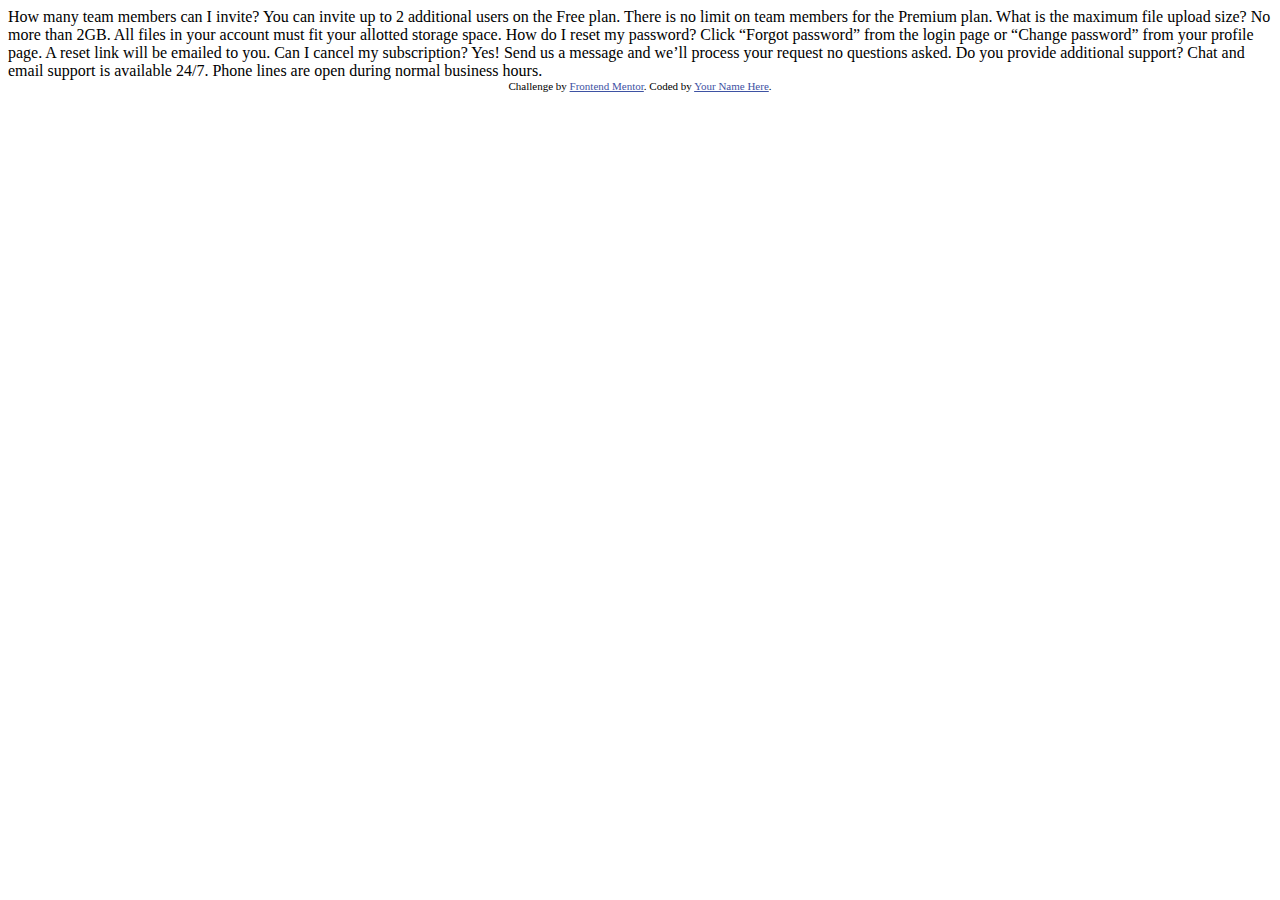
==== faq-accordion-card-main/index.html @ a542a1ea "first commit" ====
<!DOCTYPE html>
<html lang="en">
<head>
  <meta charset="UTF-8">
  <meta name="viewport" content="width=device-width, initial-scale=1.0"> <!-- displays site properly based on user's device -->

  <link rel="icon" type="image/png" sizes="32x32" href="./images/favicon-32x32.png">
  
  <title>Frontend Mentor | FAQ Accordion Card</title>

  <!-- Feel free to remove these styles or customise in your own stylesheet 👍 -->
  <style>
    .attribution { font-size: 11px; text-align: center; }
    .attribution a { color: hsl(228, 45%, 44%); }
  </style>
</head>
<body>
  How many team members can I invite?
  You can invite up to 2 additional users on the Free plan. There is no limit on 
  team members for the Premium plan.

  What is the maximum file upload size?
  No more than 2GB. All files in your account must fit your allotted storage space.

  How do I reset my password?
  Click “Forgot password” from the login page or “Change password” from your profile page.
  A reset link will be emailed to you.

  Can I cancel my subscription?
  Yes! Send us a message and we’ll process your request no questions asked.

  Do you provide additional support?
  Chat and email support is available 24/7. Phone lines are open during normal business hours.

  <div class="attribution">
    Challenge by <a href="https://www.frontendmentor.io?ref=challenge" target="_blank">Frontend Mentor</a>. 
    Coded by <a href="#">Your Name Here</a>.
  </div>
</body>
</html>
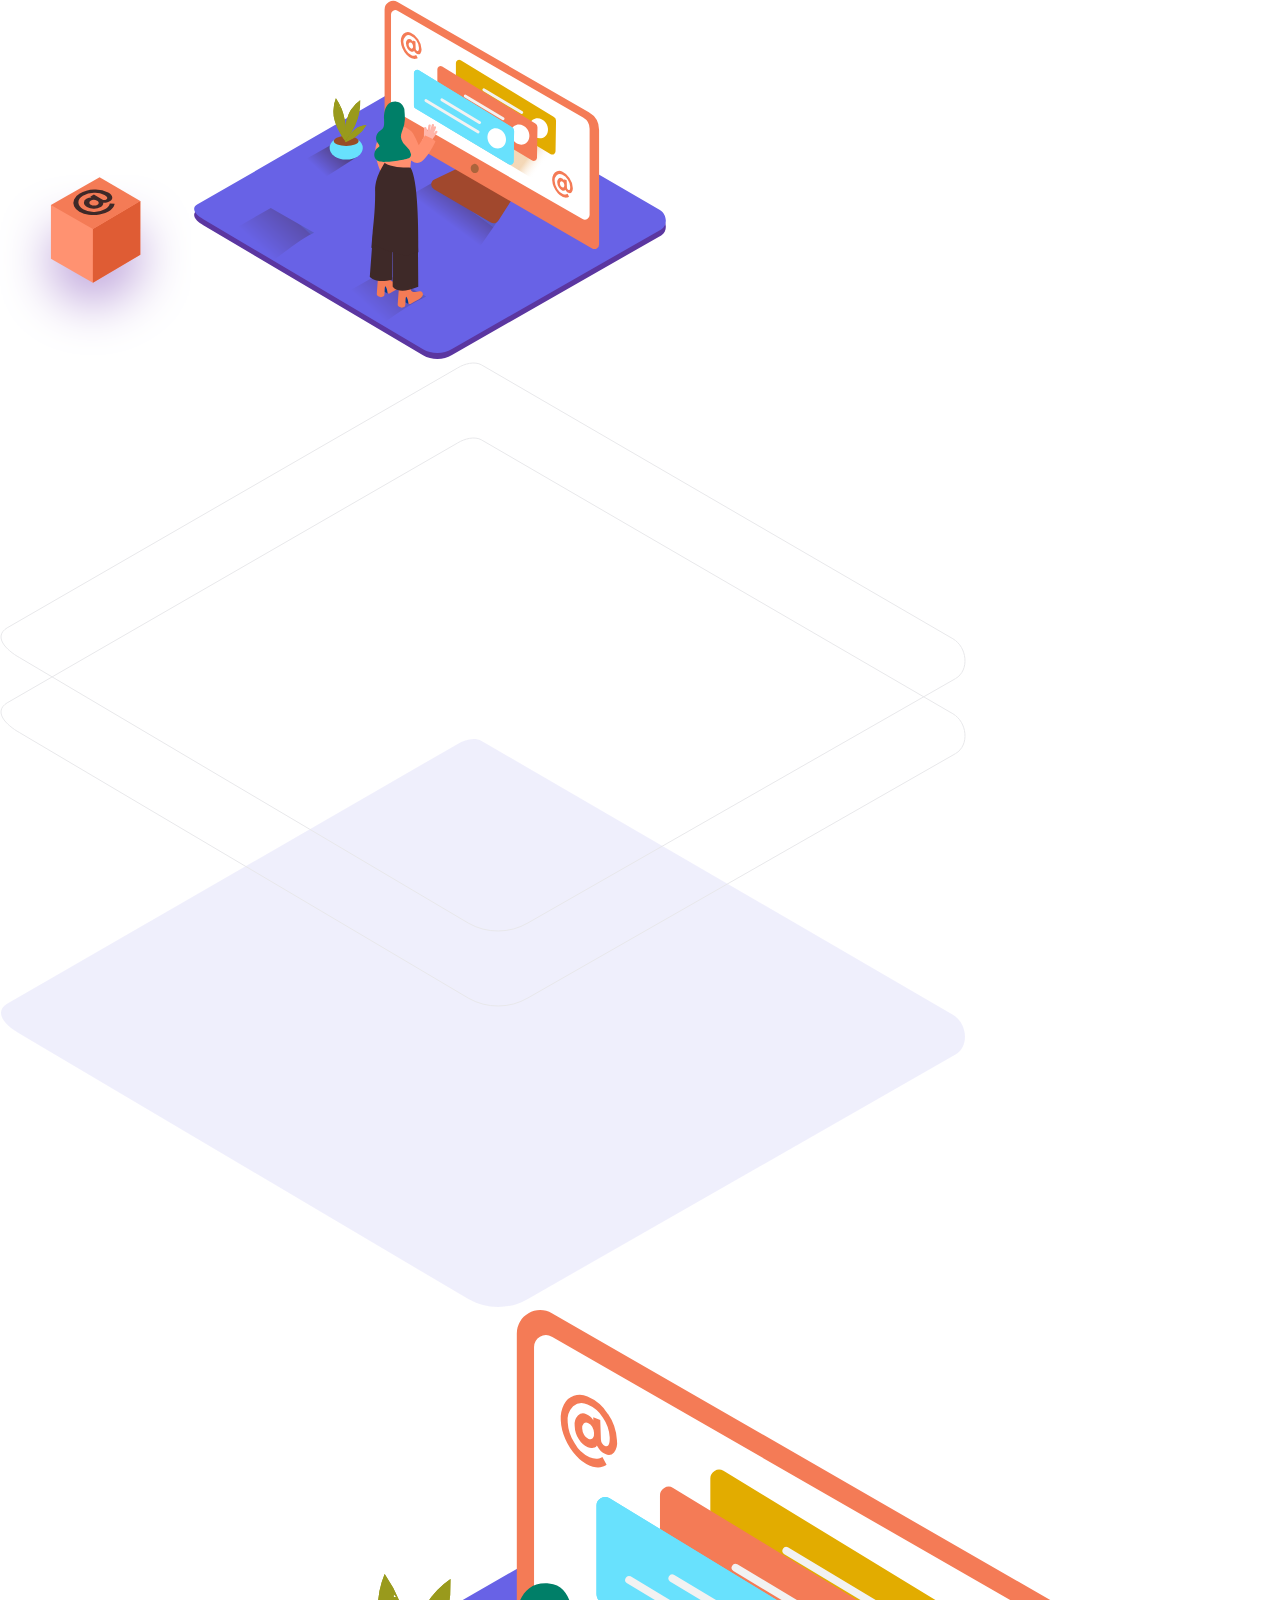
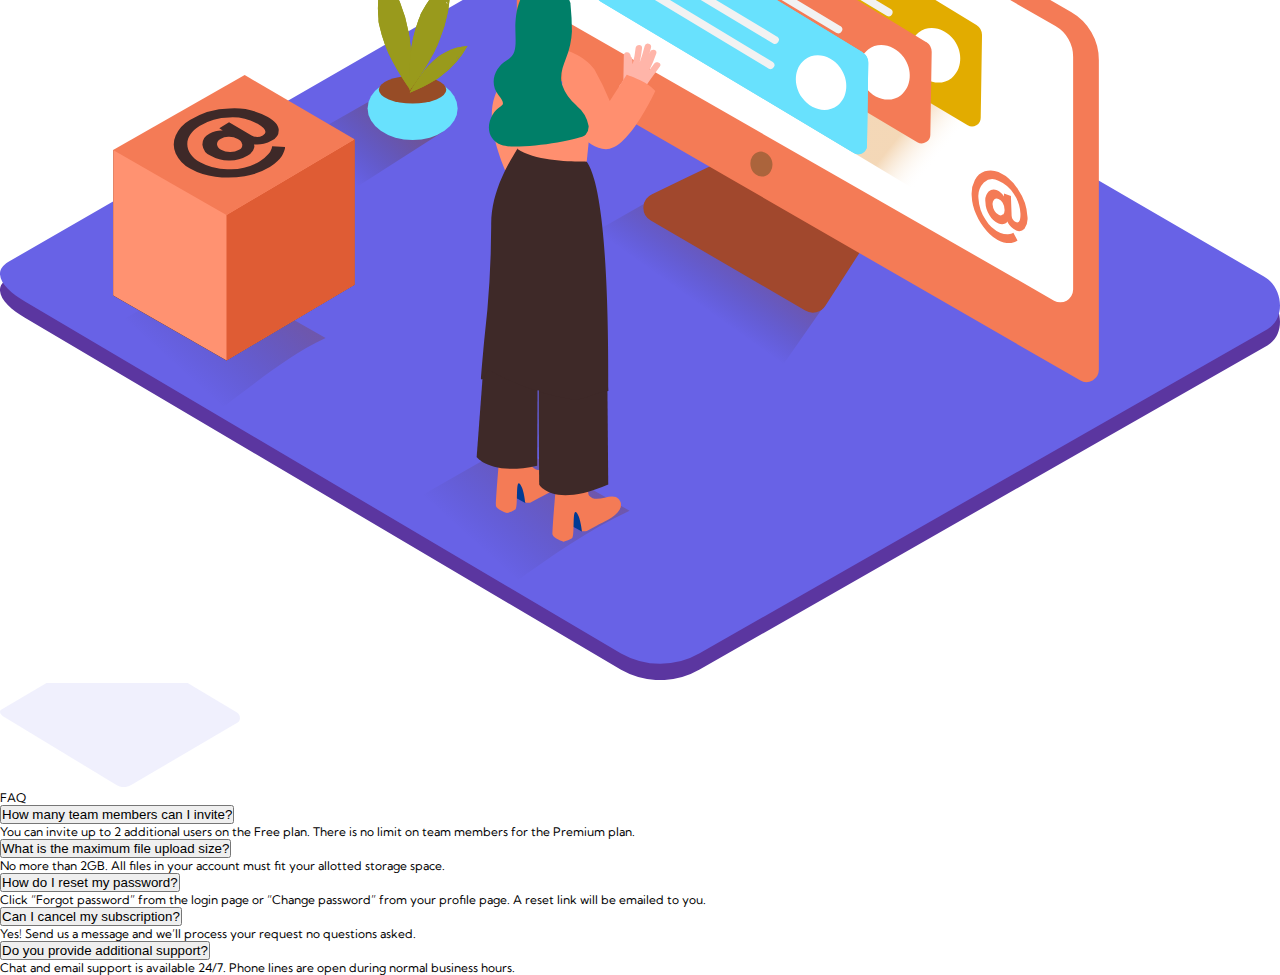
==== commit ead8a489: "faq challege" ====
--- a/faq-accordion-card-main/index.html
+++ b/faq-accordion-card-main/index.html
@@ -1,40 +1,106 @@
 <!DOCTYPE html>
 <html lang="en">
-<head>
-  <meta charset="UTF-8">
-  <meta name="viewport" content="width=device-width, initial-scale=1.0"> <!-- displays site properly based on user's device -->
+  <head>
+    <meta charset="UTF-8" />
+    <meta name="viewport" content="width=device-width, initial-scale=1.0" />
+    <!-- displays site properly based on user's device -->
 
-  <link rel="icon" type="image/png" sizes="32x32" href="./images/favicon-32x32.png">
-  
-  <title>Frontend Mentor | FAQ Accordion Card</title>
+    <link
+      rel="icon"
+      type="image/png"
+      sizes="32x32"
+      href="./images/favicon-32x32.png"
+    />
 
-  <!-- Feel free to remove these styles or customise in your own stylesheet 👍 -->
-  <style>
-    .attribution { font-size: 11px; text-align: center; }
-    .attribution a { color: hsl(228, 45%, 44%); }
-  </style>
-</head>
-<body>
-  How many team members can I invite?
-  You can invite up to 2 additional users on the Free plan. There is no limit on 
-  team members for the Premium plan.
+    <title>Frontend Mentor | FAQ Accordion Card</title>
+    <link rel="stylesheet" href="css/style.css" />
+  </head>
+  <body>
+    <div class="container">
+      <div class="card">
+        <div class="card__image">
+          <div class="image__desktop">
+            <img src="./images/illustration-box-desktop.svg" alt="" />
+            <img src="./images/illustration-woman-online-desktop.svg" alt="" />
+            <img src="./images/bg-pattern-desktop.svg" alt="" />
+          </div>
+          <div class="image__modile">
+            <img src="./images/illustration-woman-online-mobile.svg" alt="" />
+            <img src="./images/bg-pattern-mobile.svg" alt="" />
+          </div>
+        </div>
+        <div class="card__content">
+          <div class="content__heading">FAQ</div>
+          <div class="content__accordion">
+            <button class="accordion__button">
+              How many team members can I invite?
+            </button>
+            <div class="accordion__panel">
+              <p>
+                You can invite up to 2 additional users on the Free plan. There
+                is no limit on team members for the Premium plan.
+              </p>
+            </div>
 
-  What is the maximum file upload size?
-  No more than 2GB. All files in your account must fit your allotted storage space.
+            <button class="accordion__button">
+              What is the maximum file upload size?
+            </button>
+            <div class="accordion__panel">
+              <p>
+                No more than 2GB. All files in your account must fit your
+                allotted storage space.
+              </p>
+            </div>
 
-  How do I reset my password?
-  Click “Forgot password” from the login page or “Change password” from your profile page.
-  A reset link will be emailed to you.
+            <button class="accordion__button">
+              How do I reset my password?
+            </button>
+            <div class="accordion__panel">
+              <p>
+                Click “Forgot password” from the login page or “Change password”
+                from your profile page. A reset link will be emailed to you.
+              </p>
+            </div>
 
-  Can I cancel my subscription?
-  Yes! Send us a message and we’ll process your request no questions asked.
+            <button class="accordion__button">
+              Can I cancel my subscription?
+            </button>
+            <div class="accordion__panel">
+              <p>
+                Yes! Send us a message and we’ll process your request no
+                questions asked.
+              </p>
+            </div>
 
-  Do you provide additional support?
-  Chat and email support is available 24/7. Phone lines are open during normal business hours.
+            <button class="accordion__button">
+              Do you provide additional support?
+            </button>
+            <div class="accordion__panel">
+              <p>
+                Chat and email support is available 24/7. Phone lines are open
+                during normal business hours.
+              </p>
+            </div>
+          </div>
+        </div>
+      </div>
+    </div>
 
-  <div class="attribution">
-    Challenge by <a href="https://www.frontendmentor.io?ref=challenge" target="_blank">Frontend Mentor</a>. 
-    Coded by <a href="#">Your Name Here</a>.
-  </div>
-</body>
-</html>+    <script>
+      var acc = document.getElementsByClassName("accordion");
+      var i;
+
+      for (i = 0; i < acc.length; i++) {
+        acc[i].addEventListener("click", function () {
+          this.classList.toggle("active");
+          var panel = this.nextElementSibling;
+          if (panel.style.display === "block") {
+            panel.style.display = "none";
+          } else {
+            panel.style.display = "block";
+          }
+        });
+      }
+    </script>
+  </body>
+</html>
--- a/faq-accordion-card-main/css/style.css
+++ b/faq-accordion-card-main/css/style.css
@@ -0,0 +1 @@
+@import"https://fonts.googleapis.com/css2?family=Kumbh+Sans:wght@400;700&display=swap";html{box-sizing:border-box}*,*::after,*::before{margin:0;padding:0;box-sizing:inherit}body{font-size:12px;height:100vh;background:linear-gradient(to bottom, hsl(273deg, 75%, 66%), hsl(240deg, 73%, 65%));background-repeat:no-repeat}body{font-family:"Kumbh Sans",sans-serif}h1,h2,h3{font-weight:700}h4,h5,h6,p{font-weight:400}.card{background:#fff}/*# sourceMappingURL=style.css.map */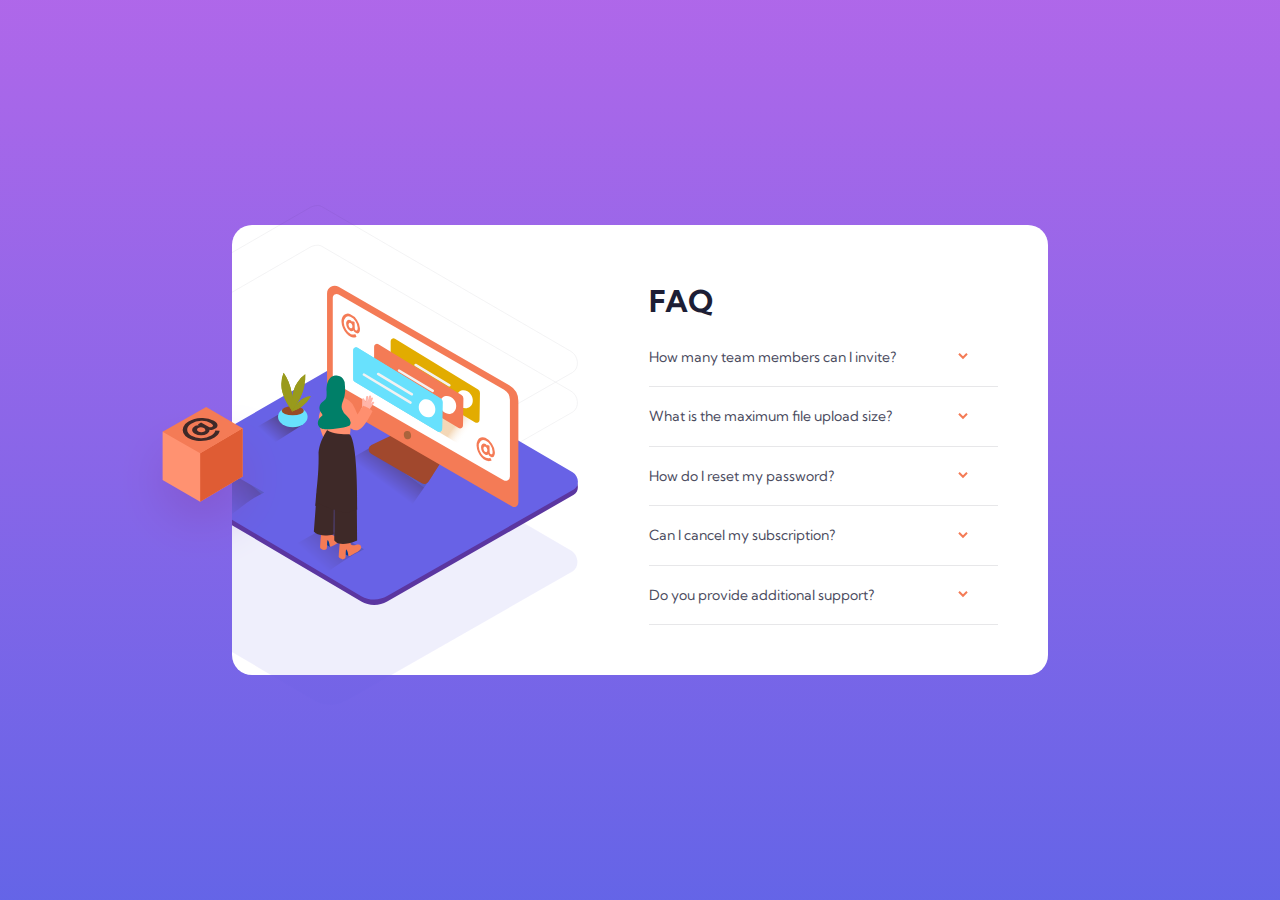
==== commit cce85f56: "update" ====
--- a/faq-accordion-card-main/index.html
+++ b/faq-accordion-card-main/index.html
@@ -19,67 +19,104 @@
     <div class="container">
       <div class="card">
         <div class="card__image">
-          <div class="image__desktop">
+          <div class="card__image__desktop">
             <img src="./images/illustration-box-desktop.svg" alt="" />
             <img src="./images/illustration-woman-online-desktop.svg" alt="" />
             <img src="./images/bg-pattern-desktop.svg" alt="" />
           </div>
-          <div class="image__modile">
+          <div class="card__image__mobile">
             <img src="./images/illustration-woman-online-mobile.svg" alt="" />
             <img src="./images/bg-pattern-mobile.svg" alt="" />
           </div>
         </div>
         <div class="card__content">
-          <div class="content__heading">FAQ</div>
-          <div class="content__accordion">
-            <button class="accordion__button">
-              How many team members can I invite?
-            </button>
-            <div class="accordion__panel">
-              <p>
-                You can invite up to 2 additional users on the Free plan. There
-                is no limit on team members for the Premium plan.
-              </p>
+          <div class="card__content__heading"><h2>FAQ</h2></div>
+          <div class="card__content__accordion">
+            
+            <div class="card__content__accordion__item">
+              <div class="card__content__accordion__item__button">
+                <div class="card__content__accordion__item__button__text">
+                  <h4>How many team members can I invite?</h4>
+                </div>
+                <div class="card__content__accordion__item__button__img">
+                  <img src="./images/icon-arrow-down.svg" alt="" />
+                </div>
+              </div>
+              <div class="card__content__accordion__item__panel">
+                <p>
+                  You can invite up to 2 additional users on the Free plan.
+                  There is no limit on team members for the Premium plan.
+                </p>
+              </div>
             </div>
 
-            <button class="accordion__button">
-              What is the maximum file upload size?
-            </button>
-            <div class="accordion__panel">
-              <p>
-                No more than 2GB. All files in your account must fit your
-                allotted storage space.
-              </p>
+            <div class="card__content__accordion__item">
+              <div class="card__content__accordion__item__button">
+                <div class="card__content__accordion__item__button__text">
+                  <h4>What is the maximum file upload size?</h4>
+                </div>
+                <div class="card__content__accordion__item__button__img">
+                  <img src="./images/icon-arrow-down.svg" alt="" />
+                </div>
+              </div>
+              <div class="card__content__accordion__item__panel">
+                <p>
+                  No more than 2GB. All files in your account must fit your
+                  allotted storage space.
+                </p>
+              </div>
             </div>
 
-            <button class="accordion__button">
-              How do I reset my password?
-            </button>
-            <div class="accordion__panel">
-              <p>
-                Click “Forgot password” from the login page or “Change password”
-                from your profile page. A reset link will be emailed to you.
-              </p>
+            <div class="card__content__accordion__item">
+              <div class="card__content__accordion__item__button">
+                <div class="card__content__accordion__item__button__text">
+                  <h4>How do I reset my password?</h4>
+                </div>
+                <div class="card__content__accordion__item__button__img">
+                  <img src="./images/icon-arrow-down.svg" alt="" />
+                </div>
+              </div>
+              <div class="card__content__accordion__item__panel">
+                <p>
+                  Click “Forgot password” from the login page or “Change
+                  password” from your profile page. A reset link will be emailed
+                  to you.
+                </p>
+              </div>
             </div>
 
-            <button class="accordion__button">
-              Can I cancel my subscription?
-            </button>
-            <div class="accordion__panel">
-              <p>
-                Yes! Send us a message and we’ll process your request no
-                questions asked.
-              </p>
+            <div class="card__content__accordion__item">
+              <div class="card__content__accordion__item__button">
+                <div class="card__content__accordion__item__button__text">
+                  <h4>Can I cancel my subscription?</h4>
+                </div>
+                <div class="card__content__accordion__item__button__img">
+                  <img src="./images/icon-arrow-down.svg" alt="" />
+                </div>
+              </div>
+              <div class="card__content__accordion__item__panel">
+                <p>
+                  Yes! Send us a message and we’ll process your request no
+                  questions asked.
+                </p>
+              </div>
             </div>
 
-            <button class="accordion__button">
-              Do you provide additional support?
-            </button>
-            <div class="accordion__panel">
-              <p>
-                Chat and email support is available 24/7. Phone lines are open
-                during normal business hours.
-              </p>
+            <div class="card__content__accordion__item">
+              <div class="card__content__accordion__item__button">
+                <div class="card__content__accordion__item__button__text">
+                  <h4>Do you provide additional support?</h4>
+                </div>
+                <div class="card__content__accordion__item__button__img">
+                  <img src="./images/icon-arrow-down.svg" alt="" />
+                </div>
+              </div>
+              <div class="card__content__accordion__item__panel">
+                <p>
+                  Chat and email support is available 24/7. Phone lines are open
+                  during normal business hours.
+                </p>
+              </div>
             </div>
           </div>
         </div>
@@ -87,18 +124,38 @@
     </div>
 
     <script>
-      var acc = document.getElementsByClassName("accordion");
-      var i;
+      var acc = document.getElementsByClassName(
+        "card__content__accordion__item"
+      );
+
+      var active = null;
+
+
+      function toggle(current) {
+        if(active != current){
+            if(active != null){
+              active.lastElementChild.style.display = "none"
+              active.firstElementChild.firstElementChild.firstElementChild.classList.remove("active");
+              current.lastElementChild.style.display = "flex"
+              active = current;
+            }else{
+              current.lastElementChild.style.display = "flex"
+              active = current;
+            }
+            
+            active.firstElementChild.firstElementChild.firstElementChild.classList.toggle("active");
+           
+          }else{
+            active.lastElementChild.style.display = "none"
+            active.firstElementChild.firstElementChild.firstElementChild.classList.remove("active");
+            active = null;
+          }
+
+      }
 
       for (i = 0; i < acc.length; i++) {
         acc[i].addEventListener("click", function () {
-          this.classList.toggle("active");
-          var panel = this.nextElementSibling;
-          if (panel.style.display === "block") {
-            panel.style.display = "none";
-          } else {
-            panel.style.display = "block";
-          }
+          toggle(this);
         });
       }
     </script>
--- a/faq-accordion-card-main/css/style.css
+++ b/faq-accordion-card-main/css/style.css
@@ -1 +1 @@
-@import"https://fonts.googleapis.com/css2?family=Kumbh+Sans:wght@400;700&display=swap";html{box-sizing:border-box}*,*::after,*::before{margin:0;padding:0;box-sizing:inherit}body{font-size:12px;height:100vh;background:linear-gradient(to bottom, hsl(273deg, 75%, 66%), hsl(240deg, 73%, 65%));background-repeat:no-repeat}body{font-family:"Kumbh Sans",sans-serif}h1,h2,h3{font-weight:700}h4,h5,h6,p{font-weight:400}.card{background:#fff}/*# sourceMappingURL=style.css.map */+@import"https://fonts.googleapis.com/css2?family=Kumbh+Sans:wght@400;700&display=swap";html{box-sizing:border-box}*,*::after,*::before{margin:0;padding:0;box-sizing:inherit}body{font-size:12px;height:100vh;max-width:1440px;margin-inline:auto;overflow:hidden;background:linear-gradient(to bottom, hsl(273deg, 75%, 66%), hsl(240deg, 73%, 65%));background-repeat:no-repeat}@media(max-width: 375px){body{max-height:100%;overflow:scroll;margin-top:200px;margin-bottom:200px}}body{font-family:"Kumbh Sans",sans-serif}h1,h2,h3{font-weight:700}h4,h5,h6,p{font-weight:400}.container{height:100%;max-width:100%;display:flex;justify-content:center;align-items:center;flex-wrap:wrap}.container .card{height:450px;width:816px;border-radius:20px;background:#fff;display:flex}@media(max-width: 375px){.container .card{flex-direction:column;height:535px;width:325px;padding-bottom:35px}}.container .card__image{flex:1 0 45%}@media(max-width: 375px){.container .card__image{flex:1 0 20%}}.container .card__image__desktop{position:relative}@media(max-width: 375px){.container .card__image__desktop{display:none}}.container .card__image__desktop img:nth-of-type(1){position:absolute;z-index:3;top:180px;left:-115px;height:165px;width:auto}.container .card__image__desktop img:nth-of-type(2){position:absolute;z-index:2;-o-object-fit:cover;object-fit:cover;top:60px;left:0;-o-object-position:-75px 0;object-position:-75px 0;height:320px;width:auto}.container .card__image__desktop img:nth-of-type(3){position:absolute;z-index:1;top:-20px;height:500px;left:0;-o-object-fit:cover;object-fit:cover;-o-object-position:-165px 0;object-position:-165px 0}.container .card__image__mobile{display:none;position:relative}@media(max-width: 375px){.container .card__image__mobile{display:block}}.container .card__image__mobile img:nth-of-type(1){position:absolute;z-index:2;-o-object-fit:cover;object-fit:cover;top:-105px;left:15%;height:175px;width:auto}.container .card__image__mobile img:nth-of-type(2){position:absolute;z-index:1;top:2px;left:15%;height:100px;width:auto;-o-object-fit:cover;object-fit:cover}.container .card__content{flex:1 0 55%;padding:50px;display:grid;grid-template-columns:1fr;grid-template-rows:1.5fr 8.5fr;z-index:4}@media(max-width: 375px){.container .card__content{flex:1 0 80%;padding:25px;grid-template-columns:1fr;grid-template-rows:1.5fr 8.5fr}}.container .card__content__heading{display:flex;justify-content:flex-start;align-items:center}@media(max-width: 375px){.container .card__content__heading{justify-content:center}}.container .card__content__heading h2{flex:1;font-size:30px;color:#1d1e35}@media(max-width: 375px){.container .card__content__heading h2{text-align:center}}.container .card__content__accordion{display:grid;grid-template-columns:1fr}.container .card__content__accordion__item{display:grid;grid-template-columns:1fr;border-bottom:1px solid #e7e7e9}.container .card__content__accordion__item:hover{cursor:pointer}.container .card__content__accordion__item__button{display:flex;justify-content:center;align-items:center}.container .card__content__accordion__item__button__text{flex:1 0 80%;display:flex;justify-content:flex-start;align-items:center}@media(max-width: 375px){.container .card__content__accordion__item__button__text{flex:1 0 90%}}.container .card__content__accordion__item__button__text h4{color:#4a4b5e;font-size:14px}.container .card__content__accordion__item__button__text h4:hover{color:#f47c57}.container .card__content__accordion__item__button__text .active{color:#1d1e35;font-weight:700}.container .card__content__accordion__item__button__img{flex:1 0 20%;display:flex;justify-content:center;align-items:center}@media(max-width: 375px){.container .card__content__accordion__item__button__img{justify-content:flex-end;flex:1 0 10%}}.container .card__content__accordion__item__button__img img{height:7px}.container .card__content__accordion__item__panel{justify-content:flex-start;align-items:flex-start;padding-right:42px;padding-top:5px;padding-bottom:5px;display:none}.container .card__content__accordion__item__panel p{font-size:12px;color:#787887;text-align:left}/*# sourceMappingURL=style.css.map */